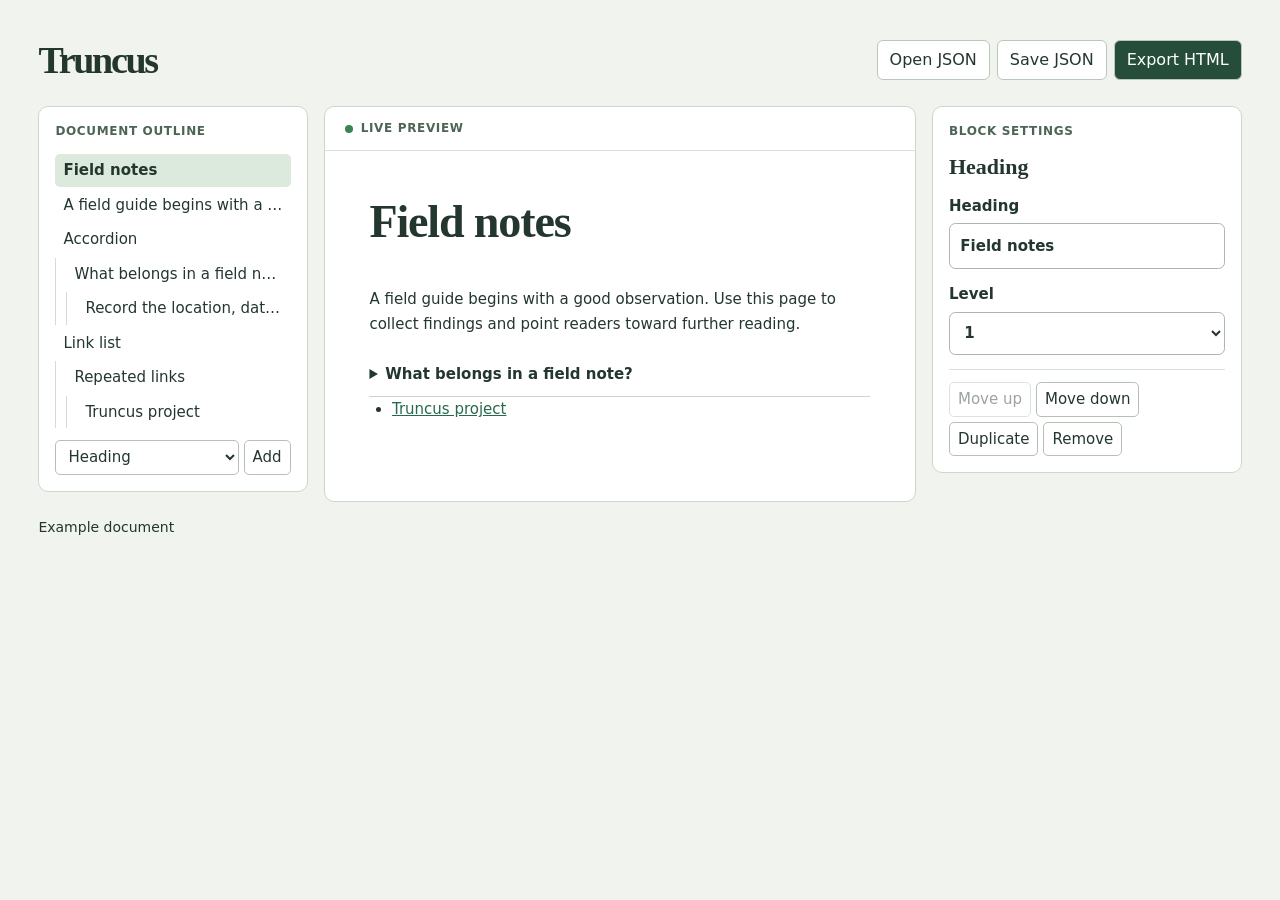
==== index.html @ 11dfb84d "Build Truncus composable Web Component block editor" ====
<!doctype html>
<html lang="en">
<head>
<meta charset="utf-8">
<meta name="viewport" content="width=device-width, initial-scale=1">
<title>Truncus · Document editor</title>
<style>
*{box-sizing:border-box}body{margin:0;background:#f1f4ee;color:#23372e;font:16px/1.5 system-ui,sans-serif}
main{max-width:1520px;margin:auto;padding:clamp(16px,3vw,48px)}
header{display:flex;align-items:center;justify-content:space-between;gap:18px;flex-wrap:wrap;margin-bottom:24px}
h1{font:600 38px Georgia,serif;letter-spacing:-.06em;margin:0}
nav{display:flex;flex-wrap:wrap;gap:7px}button{font:inherit;background:white;color:inherit;border:1px solid #bac8b9;border-radius:6px;padding:7px 12px;cursor:pointer}
button:last-of-type{background:#254d39;color:white}button:focus-visible{outline:3px solid #2168a1}#status{font-size:.875rem}
</style>
<script type="module" src="./demo.js"></script>
</head>
<body><main><header><h1>Truncus</h1><nav aria-label="Document files">
<button id="import">Open JSON</button><input id="file" type="file" accept=".json,application/json" hidden>
<button id="save">Save JSON</button><button id="export">Export HTML</button>
</nav></header><truncus-editor></truncus-editor><p role="status" id="status"></p></main></body>
</html>
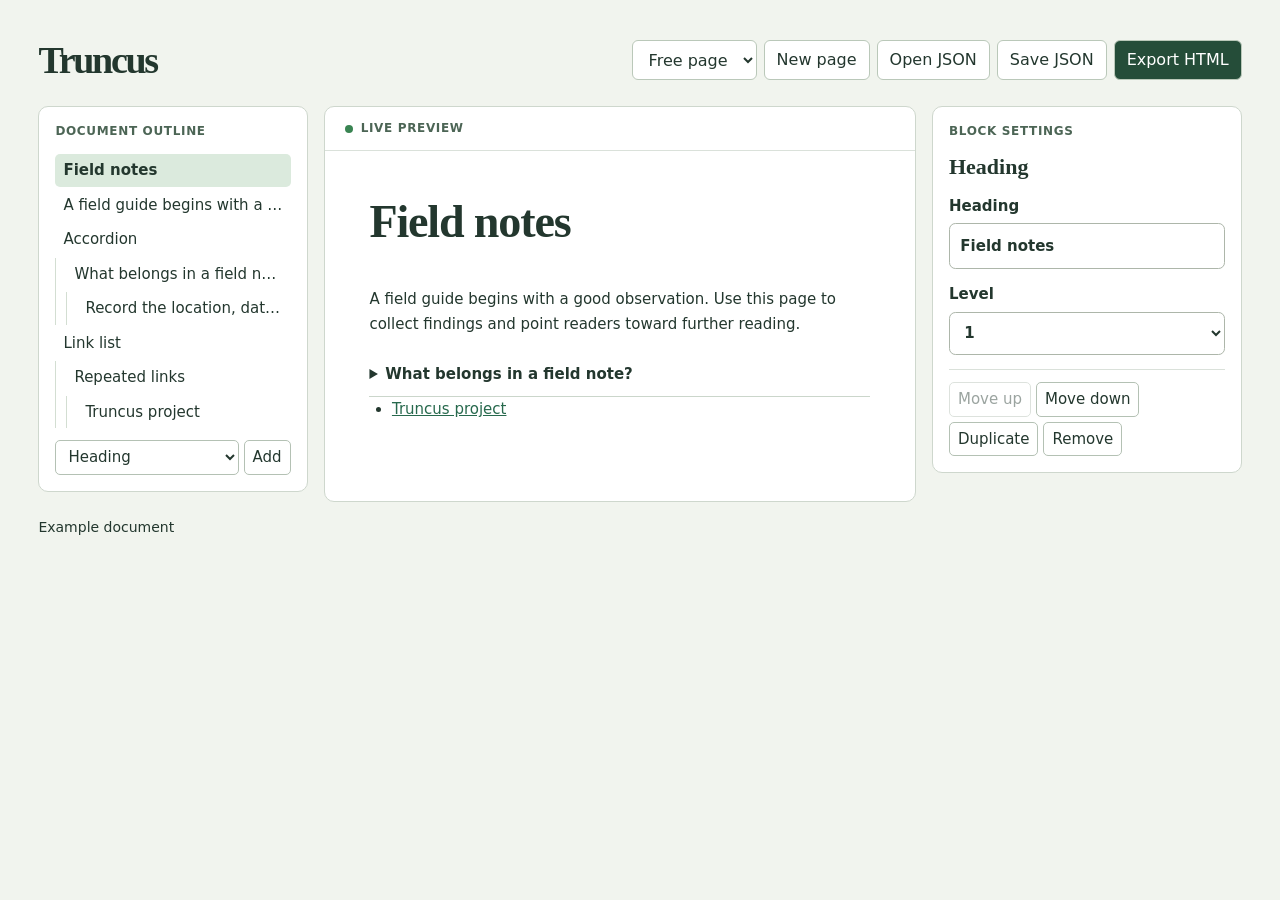
==== commit 0fa4e9d1: "Define page types with nested field restrictions and a required final block" ====
--- a/index.html
+++ b/index.html
@@ -9,12 +9,13 @@
 main{max-width:1520px;margin:auto;padding:clamp(16px,3vw,48px)}
 header{display:flex;align-items:center;justify-content:space-between;gap:18px;flex-wrap:wrap;margin-bottom:24px}
 h1{font:600 38px Georgia,serif;letter-spacing:-.06em;margin:0}
-nav{display:flex;flex-wrap:wrap;gap:7px}button{font:inherit;background:white;color:inherit;border:1px solid #bac8b9;border-radius:6px;padding:7px 12px;cursor:pointer}
+nav{display:flex;flex-wrap:wrap;gap:7px}button,select{font:inherit;background:white;color:inherit;border:1px solid #bac8b9;border-radius:6px;padding:7px 12px;cursor:pointer}
 button:last-of-type{background:#254d39;color:white}button:focus-visible{outline:3px solid #2168a1}#status{font-size:.875rem}
 </style>
 <script type="module" src="./demo.js"></script>
 </head>
 <body><main><header><h1>Truncus</h1><nav aria-label="Document files">
+<select id="new-type" aria-label="New page type"></select><button id="new">New page</button>
 <button id="import">Open JSON</button><input id="file" type="file" accept=".json,application/json" hidden>
 <button id="save">Save JSON</button><button id="export">Export HTML</button>
 </nav></header><truncus-editor></truncus-editor><p role="status" id="status"></p></main></body>
